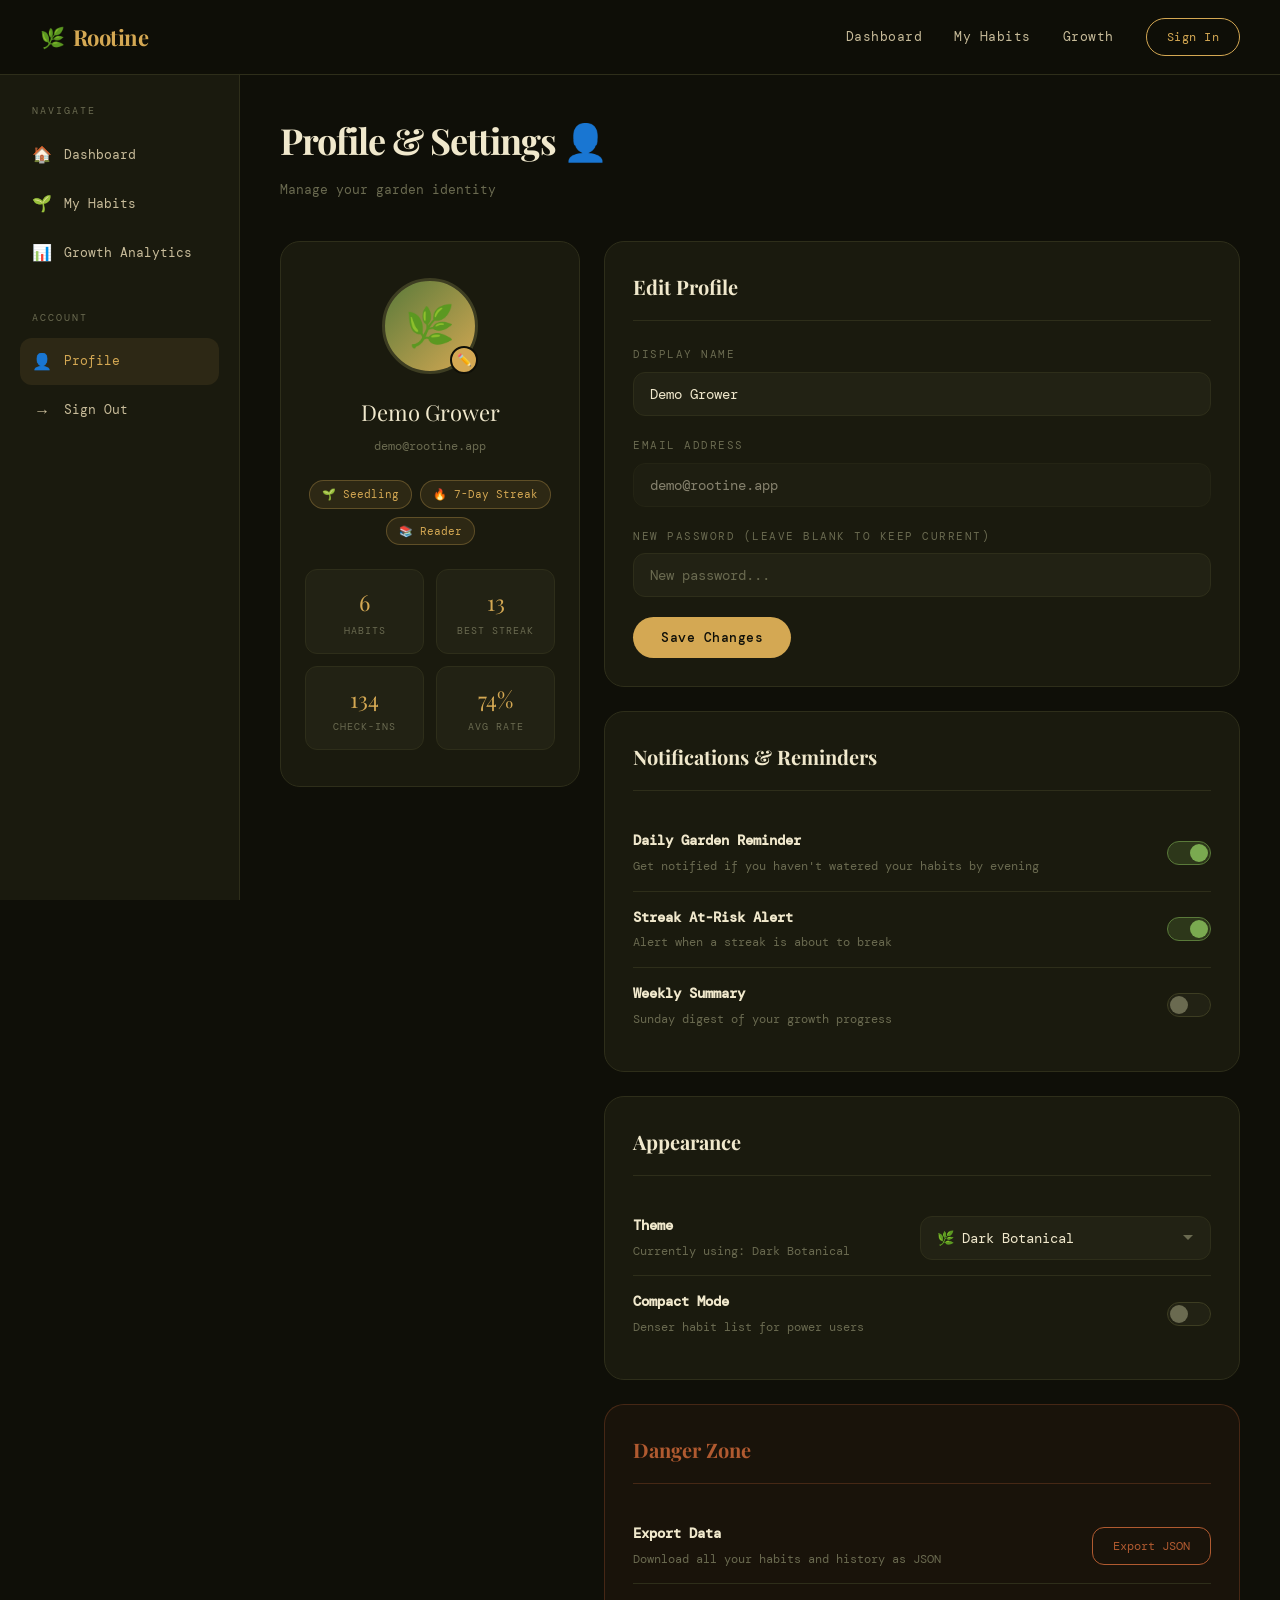
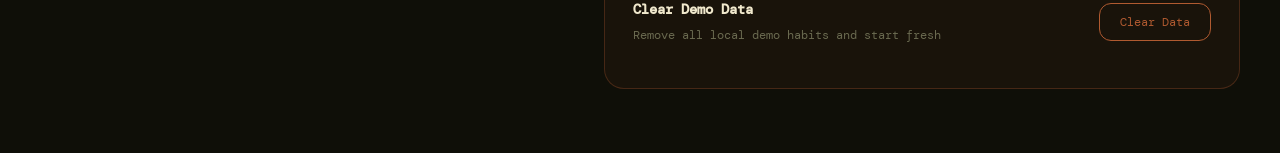
==== profile.html @ b0448d63 "Added full project" ====
<!DOCTYPE html>
<html lang="en">
<head>
  <meta charset="UTF-8" />
  <meta name="viewport" content="width=device-width, initial-scale=1.0"/>
  <title>Profile — Rootine</title>
  <link rel="stylesheet" href="css/global.css" />
  <link rel="preconnect" href="https://fonts.googleapis.com">
  <link href="https://fonts.googleapis.com/css2?family=Playfair+Display:ital,wght@0,400;0,700;1,400&family=DM+Mono:wght@300;400;500&display=swap" rel="stylesheet">
  <style>
    .profile-grid {
      display: grid;
      grid-template-columns: 300px 1fr;
      gap: 24px;
    }

    .profile-card {
      background: var(--bg-card);
      border: 1px solid var(--border);
      border-radius: var(--radius-lg);
      padding: 36px 24px;
      text-align: center;
      position: sticky;
      top: 90px;
      height: fit-content;
    }

    .avatar-wrap {
      position: relative;
      display: inline-block;
      margin-bottom: 20px;
    }

    .avatar {
      width: 96px;
      height: 96px;
      border-radius: 50%;
      background: linear-gradient(135deg, var(--green), var(--amber));
      display: flex;
      align-items: center;
      justify-content: center;
      font-size: 40px;
      border: 3px solid var(--border-light);
    }

    .avatar-edit {
      position: absolute;
      bottom: 0;
      right: 0;
      width: 28px;
      height: 28px;
      border-radius: 50%;
      background: var(--amber);
      border: 2px solid var(--bg);
      display: flex;
      align-items: center;
      justify-content: center;
      font-size: 12px;
      cursor: pointer;
    }

    .profile-name {
      font-family: var(--font-display);
      font-size: 22px;
      color: var(--cream);
      margin-bottom: 4px;
    }

    .profile-email {
      font-size: 12px;
      color: var(--muted);
      margin-bottom: 24px;
    }

    .profile-badges {
      display: flex;
      flex-wrap: wrap;
      gap: 8px;
      justify-content: center;
      margin-bottom: 24px;
    }

    .profile-badge {
      padding: 4px 12px;
      border-radius: var(--radius-pill);
      font-size: 11px;
      background: rgba(212, 168, 83, 0.1);
      border: 1px solid rgba(212, 168, 83, 0.3);
      color: var(--amber);
    }

    .profile-stats {
      display: grid;
      grid-template-columns: 1fr 1fr;
      gap: 12px;
      margin-top: 24px;
      text-align: center;
    }

    .p-stat {
      padding: 14px;
      background: var(--bg-card2);
      border-radius: var(--radius);
      border: 1px solid var(--border);
    }

    .p-stat-num {
      font-family: var(--font-display);
      font-size: 22px;
      color: var(--amber);
    }

    .p-stat-label {
      font-size: 10px;
      color: var(--muted);
      letter-spacing: 1px;
      text-transform: uppercase;
    }

    /* Settings */
    .settings-section {
      background: var(--bg-card);
      border: 1px solid var(--border);
      border-radius: var(--radius-lg);
      padding: 28px;
      margin-bottom: 24px;
    }

    .settings-section h2 {
      font-family: var(--font-display);
      font-size: 20px;
      color: var(--cream);
      margin-bottom: 24px;
      padding-bottom: 16px;
      border-bottom: 1px solid var(--border);
    }

    .setting-row {
      display: flex;
      align-items: center;
      justify-content: space-between;
      padding: 14px 0;
      border-bottom: 1px solid var(--border);
    }

    .setting-row:last-child {
      border-bottom: none;
    }

    .setting-info h4 {
      font-size: 14px;
      color: var(--cream);
      margin-bottom: 3px;
    }

    .setting-info p {
      font-size: 12px;
      color: var(--muted);
    }

    /* Toggle Switch */
    .toggle {
      position: relative;
      width: 44px;
      height: 24px;
    }

    .toggle input {
      opacity: 0;
      width: 0;
      height: 0;
    }

    .toggle-slider {
      position: absolute;
      inset: 0;
      background: var(--bg-card2);
      border: 1px solid var(--border-light);
      border-radius: 12px;
      cursor: pointer;
      transition: all var(--transition);
    }

    .toggle-slider::before {
      content: '';
      position: absolute;
      width: 18px;
      height: 18px;
      left: 2px;
      top: 2px;
      background: var(--muted);
      border-radius: 50%;
      transition: all var(--transition);
    }

    .toggle input:checked + .toggle-slider {
      background: rgba(90, 122, 58, 0.3);
      border-color: var(--green);
    }

    .toggle input:checked + .toggle-slider::before {
      transform: translateX(20px);
      background: var(--green-light);
    }

    .danger-zone {
      background: rgba(176, 90, 48, 0.06);
      border-color: rgba(176, 90, 48, 0.3);
    }

    .btn-danger {
      padding: 10px 20px;
      background: transparent;
      border: 1px solid var(--rust);
      border-radius: var(--radius);
      color: var(--rust);
      font-family: var(--font-body);
      font-size: 12px;
      cursor: pointer;
      transition: all var(--transition);
    }

    .btn-danger:hover {
      background: rgba(176, 90, 48, 0.1);
    }

    @media (max-width: 900px) {
      .profile-grid { grid-template-columns: 1fr; }
      .profile-card { position: static; }
    }
  </style>
</head>
<body>

  <nav class="navbar">
    <div class="nav-logo">
      <a href="index.html" style="display:flex;align-items:center;gap:8px;">
        <span class="logo-leaf">🌿</span>
        <span class="logo-text">Rootine</span>
      </a>
    </div>
    <div class="nav-links">
      <a href="dashboard.html" class="nav-link">Dashboard</a>
      <a href="habits.html" class="nav-link">My Habits</a>
      <a href="analytics.html" class="nav-link">Growth</a>
      <a href="login.html" class="btn-nav">Sign In</a>
    </div>
    <button class="hamburger" id="hamburger">&#9776;</button>
  </nav>

  <div class="page-wrapper">
    <aside class="sidebar">
      <div class="sidebar-section">
        <div class="sidebar-label">Navigate</div>
        <a href="dashboard.html" class="sidebar-link">
          <span class="sidebar-icon">🏠</span> Dashboard
        </a>
        <a href="habits.html" class="sidebar-link">
          <span class="sidebar-icon">🌱</span> My Habits
        </a>
        <a href="analytics.html" class="sidebar-link">
          <span class="sidebar-icon">📊</span> Growth Analytics
        </a>
      </div>
      <div class="sidebar-section">
        <div class="sidebar-label">Account</div>
        <a href="profile.html" class="sidebar-link active">
          <span class="sidebar-icon">👤</span> Profile
        </a>
        <a href="login.html" class="sidebar-link">
          <span class="sidebar-icon">→</span> Sign Out
        </a>
      </div>
    </aside>

    <main class="main-content">
      <div class="page-header">
        <h1>Profile & Settings 👤</h1>
        <p>Manage your garden identity</p>
      </div>

      <div class="profile-grid">
        <!-- Profile Card -->
        <div class="profile-card">
          <div class="avatar-wrap">
            <div class="avatar">🌿</div>
            <div class="avatar-edit">✏️</div>
          </div>
          <div class="profile-name" id="profile-name">Demo Grower</div>
          <div class="profile-email">demo@rootine.app</div>

          <div class="profile-badges">
            <span class="profile-badge">🌱 Seedling</span>
            <span class="profile-badge">🔥 7-Day Streak</span>
            <span class="profile-badge">📚 Reader</span>
          </div>

          <div class="profile-stats" id="profile-stats">
            <div class="p-stat">
              <div class="p-stat-num" id="ps-habits">0</div>
              <div class="p-stat-label">Habits</div>
            </div>
            <div class="p-stat">
              <div class="p-stat-num" id="ps-streak">0</div>
              <div class="p-stat-label">Best Streak</div>
            </div>
            <div class="p-stat">
              <div class="p-stat-num" id="ps-checkins">0</div>
              <div class="p-stat-label">Check-ins</div>
            </div>
            <div class="p-stat">
              <div class="p-stat-num" id="ps-rate">0%</div>
              <div class="p-stat-label">Avg Rate</div>
            </div>
          </div>
        </div>

        <!-- Settings -->
        <div>
          <!-- Edit Profile -->
          <div class="settings-section">
            <h2>Edit Profile</h2>
            <div class="form-group">
              <label class="form-label">Display Name</label>
              <input type="text" class="form-input" id="name-input" value="Demo Grower">
            </div>
            <div class="form-group">
              <label class="form-label">Email Address</label>
              <input type="email" class="form-input" value="demo@rootine.app" disabled style="opacity:0.5">
            </div>
            <div class="form-group">
              <label class="form-label">New Password (leave blank to keep current)</label>
              <input type="password" class="form-input" placeholder="New password...">
            </div>
            <button class="btn-primary" onclick="saveProfile()">Save Changes</button>
          </div>

          <!-- Notifications -->
          <div class="settings-section">
            <h2>Notifications & Reminders</h2>
            <div class="setting-row">
              <div class="setting-info">
                <h4>Daily Garden Reminder</h4>
                <p>Get notified if you haven't watered your habits by evening</p>
              </div>
              <label class="toggle">
                <input type="checkbox" checked id="notif-daily">
                <span class="toggle-slider"></span>
              </label>
            </div>
            <div class="setting-row">
              <div class="setting-info">
                <h4>Streak At-Risk Alert</h4>
                <p>Alert when a streak is about to break</p>
              </div>
              <label class="toggle">
                <input type="checkbox" checked id="notif-streak">
                <span class="toggle-slider"></span>
              </label>
            </div>
            <div class="setting-row">
              <div class="setting-info">
                <h4>Weekly Summary</h4>
                <p>Sunday digest of your growth progress</p>
              </div>
              <label class="toggle">
                <input type="checkbox" id="notif-weekly">
                <span class="toggle-slider"></span>
              </label>
            </div>
          </div>

          <!-- Appearance -->
          <div class="settings-section">
            <h2>Appearance</h2>
            <div class="setting-row">
              <div class="setting-info">
                <h4>Theme</h4>
                <p>Currently using: Dark Botanical</p>
              </div>
              <select class="form-input" style="width:auto;">
                <option>🌿 Dark Botanical</option>
                <option>☀️ Light Garden (coming soon)</option>
              </select>
            </div>
            <div class="setting-row">
              <div class="setting-info">
                <h4>Compact Mode</h4>
                <p>Denser habit list for power users</p>
              </div>
              <label class="toggle">
                <input type="checkbox" id="compact-mode">
                <span class="toggle-slider"></span>
              </label>
            </div>
          </div>

          <!-- Danger Zone -->
          <div class="settings-section danger-zone">
            <h2 style="color:var(--rust); border-color: rgba(176, 90, 48, 0.3);">Danger Zone</h2>
            <div class="setting-row">
              <div class="setting-info">
                <h4>Export Data</h4>
                <p>Download all your habits and history as JSON</p>
              </div>
              <button class="btn-danger" onclick="exportData()">Export JSON</button>
            </div>
            <div class="setting-row">
              <div class="setting-info">
                <h4>Clear Demo Data</h4>
                <p>Remove all local demo habits and start fresh</p>
              </div>
              <button class="btn-danger" onclick="clearData()">Clear Data</button>
            </div>
          </div>
        </div>
      </div>
    </main>
  </div>

  <div id="global-toast" class="toast"></div>

  <script src="js/global.js"></script>
  <script>
    // Load stats
    function loadProfileStats() {
      const habits = localDB.getHabits();
      document.getElementById('ps-habits').textContent = habits.length;

      let total = 0, bestStreak = 0;
      habits.forEach(h => {
        const dates = localDB.getCompletedDates(h.id);
        total += dates.length;
        const s = calcStreak(dates);
        if (s > bestStreak) bestStreak = s;
      });

      const possible = habits.length * 30;
      document.getElementById('ps-checkins').textContent = total;
      document.getElementById('ps-streak').textContent = bestStreak;
      document.getElementById('ps-rate').textContent = possible > 0 ? Math.round((total / possible) * 100) + '%' : '0%';
    }

    function saveProfile() {
      const name = document.getElementById('name-input').value.trim();
      document.getElementById('profile-name').textContent = name || 'Grower';
      showToast('Profile updated! 🌿', 'success');
    }

    function exportData() {
      const data = {
        habits: localDB.getHabits(),
        completions: localDB.getCompletions(),
        exported_at: new Date().toISOString()
      };
      const blob = new Blob([JSON.stringify(data, null, 2)], { type: 'application/json' });
      const url = URL.createObjectURL(blob);
      const a = document.createElement('a');
      a.href = url;
      a.download = `rootine-export-${todayStr()}.json`;
      a.click();
      URL.revokeObjectURL(url);
      showToast('Data exported! 📦', 'success');
    }

    function clearData() {
      if (!confirm('This will remove all local habits and completions. Are you sure?')) return;
      localStorage.removeItem('rootine_habits');
      localStorage.removeItem('rootine_completions');
      showToast('Data cleared. Refresh to see changes. 🍂', 'info');
    }

    loadProfileStats();
  </script>
</body>
</html>
---- css/global.css ----
/* ===== GLOBAL.CSS — Base styles, variables, reset ===== */

@import url('https://fonts.googleapis.com/css2?family=Playfair+Display:ital,wght@0,400;0,700;1,400&family=DM+Mono:wght@300;400;500&display=swap');

:root {
  /* Colors */
  --bg:           #0f0f08;
  --bg-card:      #1a1a0e;
  --bg-card2:     #222214;
  --border:       #2e2e1a;
  --border-light: #3d3d22;

  --amber:        #d4a853;
  --amber-light:  #e8c47a;
  --amber-dark:   #9d7a35;
  --green:        #5a7a3a;
  --green-light:  #7aaa50;
  --green-pale:   #3a4a22;
  --rust:         #b05a30;
  --cream:        #f0e8cc;
  --cream-dim:    #c8bc9a;
  --muted:        #6a6a50;

  /* Typography */
  --font-display: 'Playfair Display', Georgia, serif;
  --font-body:    'DM Mono', 'Courier New', monospace;

  /* Spacing */
  --radius:       12px;
  --radius-lg:    20px;
  --radius-pill:  999px;

  /* Transitions */
  --transition:   0.2s cubic-bezier(0.4, 0, 0.2, 1);
  --transition-slow: 0.4s cubic-bezier(0.4, 0, 0.2, 1);
}

*, *::before, *::after {
  box-sizing: border-box;
  margin: 0;
  padding: 0;
}

html {
  scroll-behavior: smooth;
}

body {
  background: var(--bg);
  color: var(--cream);
  font-family: var(--font-body);
  font-size: 14px;
  line-height: 1.7;
  min-height: 100vh;
  -webkit-font-smoothing: antialiased;
}

a {
  color: inherit;
  text-decoration: none;
}

img {
  max-width: 100%;
  display: block;
}

button {
  cursor: pointer;
  font-family: var(--font-body);
}

/* ===== NAVBAR ===== */
.navbar {
  position: fixed;
  top: 0;
  left: 0;
  right: 0;
  z-index: 100;
  display: flex;
  align-items: center;
  justify-content: space-between;
  padding: 18px 40px;
  background: rgba(15, 15, 8, 0.85);
  backdrop-filter: blur(16px);
  border-bottom: 1px solid var(--border);
}

.nav-logo {
  display: flex;
  align-items: center;
  gap: 8px;
  font-family: var(--font-display);
  font-size: 22px;
  font-weight: 700;
  color: var(--amber);
  letter-spacing: -0.5px;
}

.logo-leaf {
  font-size: 20px;
}

.nav-links {
  display: flex;
  align-items: center;
  gap: 32px;
}

.nav-link {
  color: var(--cream-dim);
  font-size: 13px;
  letter-spacing: 0.5px;
  transition: color var(--transition);
  position: relative;
}

.nav-link::after {
  content: '';
  position: absolute;
  bottom: -3px;
  left: 0;
  right: 0;
  height: 1px;
  background: var(--amber);
  transform: scaleX(0);
  transition: transform var(--transition);
}

.nav-link:hover {
  color: var(--amber);
}

.nav-link:hover::after,
.nav-link.active::after {
  transform: scaleX(1);
}

.nav-link.active {
  color: var(--amber);
}

/* ===== BUTTONS ===== */
.btn-primary {
  display: inline-flex;
  align-items: center;
  gap: 8px;
  padding: 12px 28px;
  background: var(--amber);
  color: var(--bg);
  border-radius: var(--radius-pill);
  font-family: var(--font-body);
  font-size: 13px;
  font-weight: 500;
  letter-spacing: 0.5px;
  border: none;
  transition: all var(--transition);
  cursor: pointer;
}

.btn-primary:hover {
  background: var(--amber-light);
  transform: translateY(-2px);
  box-shadow: 0 8px 24px rgba(212, 168, 83, 0.3);
}

.btn-ghost {
  display: inline-flex;
  align-items: center;
  gap: 8px;
  padding: 12px 28px;
  background: transparent;
  color: var(--cream-dim);
  border-radius: var(--radius-pill);
  font-family: var(--font-body);
  font-size: 13px;
  border: 1px solid var(--border-light);
  transition: all var(--transition);
  cursor: pointer;
}

.btn-ghost:hover {
  border-color: var(--amber);
  color: var(--amber);
}

.btn-nav {
  display: inline-flex;
  align-items: center;
  padding: 8px 20px;
  background: transparent;
  color: var(--amber);
  border: 1px solid var(--amber);
  border-radius: var(--radius-pill);
  font-family: var(--font-body);
  font-size: 12px;
  letter-spacing: 0.5px;
  transition: all var(--transition);
}

.btn-nav:hover {
  background: var(--amber);
  color: var(--bg);
}

/* ===== HAMBURGER ===== */
.hamburger {
  display: none;
  background: none;
  border: none;
  color: var(--cream);
  font-size: 22px;
  padding: 4px;
}

/* ===== CARDS ===== */
.card {
  background: var(--bg-card);
  border: 1px solid var(--border);
  border-radius: var(--radius-lg);
  padding: 24px;
  transition: border-color var(--transition);
}

.card:hover {
  border-color: var(--border-light);
}

/* ===== PAGE WRAPPER ===== */
.page-wrapper {
  display: flex;
  min-height: 100vh;
  padding-top: 70px;
}

/* ===== SIDEBAR ===== */
.sidebar {
  width: 240px;
  min-height: calc(100vh - 70px);
  background: var(--bg-card);
  border-right: 1px solid var(--border);
  padding: 32px 20px;
  position: fixed;
  top: 70px;
  left: 0;
  bottom: 0;
  overflow-y: auto;
}

.sidebar-section {
  margin-bottom: 32px;
}

.sidebar-label {
  font-size: 10px;
  letter-spacing: 2px;
  text-transform: uppercase;
  color: var(--muted);
  margin-bottom: 12px;
  padding-left: 12px;
}

.sidebar-link {
  display: flex;
  align-items: center;
  gap: 12px;
  padding: 10px 12px;
  border-radius: var(--radius);
  color: var(--cream-dim);
  font-size: 13px;
  transition: all var(--transition);
  margin-bottom: 2px;
}

.sidebar-link:hover,
.sidebar-link.active {
  background: var(--green-pale);
  color: var(--green-light);
}

.sidebar-link.active {
  color: var(--amber);
  background: rgba(212, 168, 83, 0.1);
}

.sidebar-icon {
  font-size: 16px;
  width: 20px;
  text-align: center;
}

/* ===== MAIN CONTENT ===== */
.main-content {
  margin-left: 240px;
  flex: 1;
  padding: 40px;
  min-height: calc(100vh - 70px);
}

/* ===== PAGE HEADER ===== */
.page-header {
  margin-bottom: 40px;
}

.page-header h1 {
  font-family: var(--font-display);
  font-size: 36px;
  color: var(--cream);
  letter-spacing: -1px;
  margin-bottom: 8px;
}

.page-header p {
  color: var(--muted);
  font-size: 13px;
}

/* ===== FORMS ===== */
.form-group {
  margin-bottom: 20px;
}

.form-label {
  display: block;
  font-size: 11px;
  letter-spacing: 1.5px;
  text-transform: uppercase;
  color: var(--muted);
  margin-bottom: 8px;
}

.form-input {
  width: 100%;
  padding: 12px 16px;
  background: var(--bg-card2);
  border: 1px solid var(--border);
  border-radius: var(--radius);
  color: var(--cream);
  font-family: var(--font-body);
  font-size: 14px;
  transition: border-color var(--transition);
  outline: none;
}

.form-input:focus {
  border-color: var(--amber);
}

.form-input::placeholder {
  color: var(--muted);
}

select.form-input {
  appearance: none;
  background-image: url("data:image/svg+xml,%3Csvg xmlns='http://www.w3.org/2000/svg' width='12' height='8' viewBox='0 0 12 8'%3E%3Cpath fill='%236a6a50' d='M1 1l5 5 5-5'/%3E%3C/svg%3E");
  background-repeat: no-repeat;
  background-position: right 16px center;
  padding-right: 40px;
}

/* ===== TOAST ===== */
.toast {
  position: fixed;
  bottom: 32px;
  right: 32px;
  background: var(--bg-card2);
  border: 1px solid var(--border-light);
  border-radius: var(--radius);
  padding: 16px 24px;
  font-size: 13px;
  color: var(--cream);
  z-index: 999;
  animation: slideUp 0.3s ease;
  display: none;
}

.toast.show {
  display: block;
}

.toast.success {
  border-color: var(--green-light);
  color: var(--green-light);
}

.toast.error {
  border-color: var(--rust);
  color: var(--rust);
}

@keyframes slideUp {
  from { transform: translateY(20px); opacity: 0; }
  to   { transform: translateY(0);    opacity: 1; }
}

/* ===== BADGE ===== */
.badge-pill {
  display: inline-flex;
  align-items: center;
  gap: 6px;
  padding: 4px 12px;
  background: rgba(212, 168, 83, 0.1);
  border: 1px solid rgba(212, 168, 83, 0.3);
  border-radius: var(--radius-pill);
  font-size: 11px;
  color: var(--amber);
  letter-spacing: 0.5px;
}

/* ===== LOADING ===== */
.loading-spinner {
  display: inline-block;
  width: 20px;
  height: 20px;
  border: 2px solid var(--border);
  border-top-color: var(--amber);
  border-radius: 50%;
  animation: spin 0.7s linear infinite;
}

@keyframes spin {
  to { transform: rotate(360deg); }
}

/* ===== SCROLLBAR ===== */
::-webkit-scrollbar {
  width: 6px;
}
::-webkit-scrollbar-track {
  background: var(--bg);
}
::-webkit-scrollbar-thumb {
  background: var(--border-light);
  border-radius: 3px;
}
::-webkit-scrollbar-thumb:hover {
  background: var(--muted);
}

/* ===== RESPONSIVE ===== */
@media (max-width: 768px) {
  .navbar {
    padding: 16px 20px;
  }

  .nav-links {
    display: none;
    position: absolute;
    top: 100%;
    left: 0;
    right: 0;
    background: var(--bg-card);
    border-bottom: 1px solid var(--border);
    padding: 20px;
    flex-direction: column;
    gap: 16px;
    align-items: flex-start;
  }

  .nav-links.open {
    display: flex;
  }

  .hamburger {
    display: block;
  }

  .sidebar {
    display: none;
  }

  .main-content {
    margin-left: 0;
    padding: 24px 16px;
  }
}
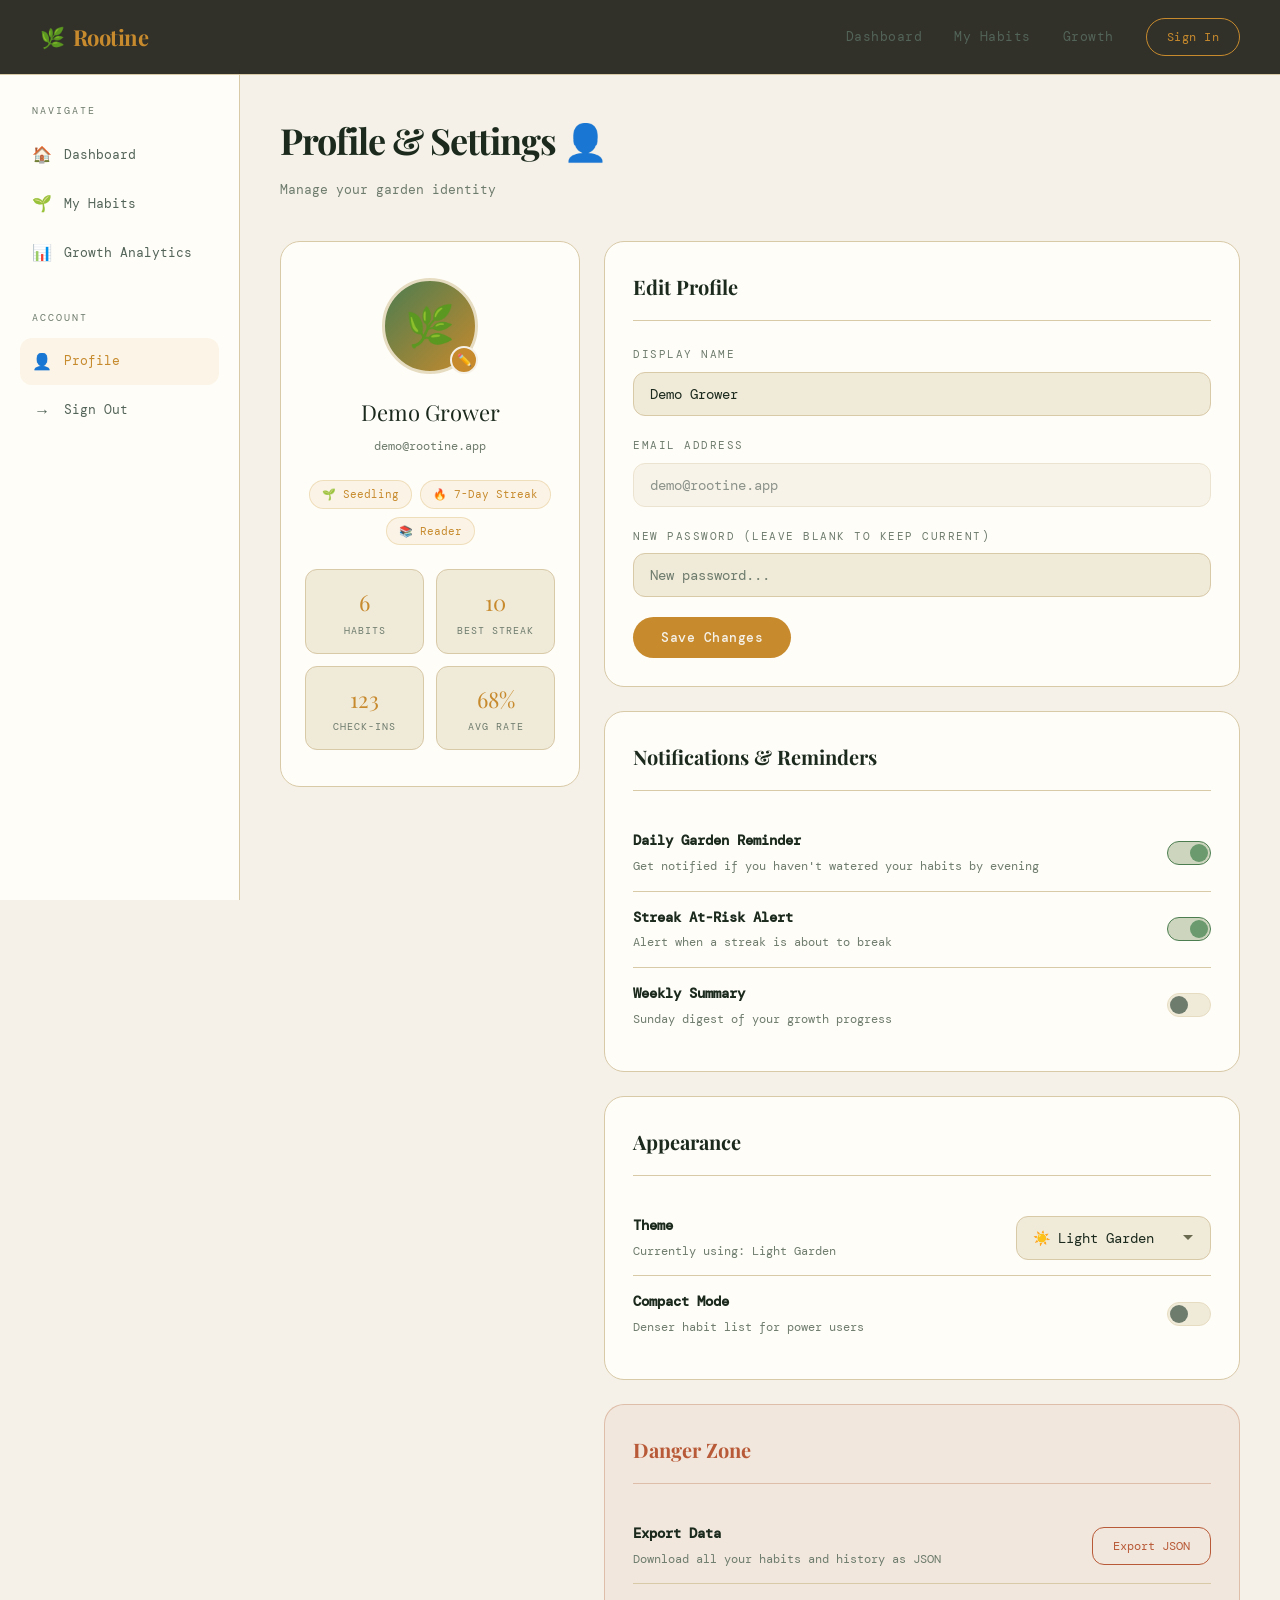
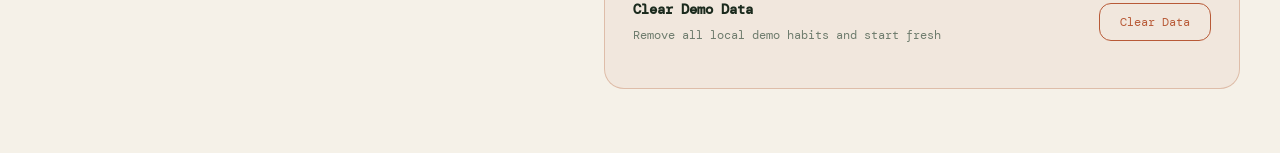
==== commit e74222c4: "Made some changes to the UI" ====
--- a/profile.html
+++ b/profile.html
@@ -376,11 +376,11 @@
             <div class="setting-row">
               <div class="setting-info">
                 <h4>Theme</h4>
-                <p>Currently using: Dark Botanical</p>
+                <p>Currently using: Light Garden</p>
               </div>
               <select class="form-input" style="width:auto;">
+                <option selected>☀️ Light Garden</option>
                 <option>🌿 Dark Botanical</option>
-                <option>☀️ Light Garden (coming soon)</option>
               </select>
             </div>
             <div class="setting-row">
--- a/css/global.css
+++ b/css/global.css
@@ -4,22 +4,22 @@
 
 :root {
   /* Colors */
-  --bg:           #0f0f08;
-  --bg-card:      #1a1a0e;
-  --bg-card2:     #222214;
-  --border:       #2e2e1a;
-  --border-light: #3d3d22;
-
-  --amber:        #d4a853;
-  --amber-light:  #e8c47a;
-  --amber-dark:   #9d7a35;
-  --green:        #5a7a3a;
-  --green-light:  #7aaa50;
-  --green-pale:   #3a4a22;
-  --rust:         #b05a30;
-  --cream:        #f0e8cc;
-  --cream-dim:    #c8bc9a;
-  --muted:        #6a6a50;
+  --bg:           #f5f1e8;
+  --bg-card:      #fffdf8;
+  --bg-card2:     #f0ead9;
+  --border:       #d8c9a7;
+  --border-light: #e6dcc1;
+
+  --amber:        #c78a2d;
+  --amber-light:  #e1b865;
+  --amber-dark:   #9b6d20;
+  --green:        #4c7d50;
+  --green-light:  #6a9a6d;
+  --green-pale:   #ebf4e4;
+  --rust:         #b85a37;
+  --cream:        #1b2a1d;
+  --cream-dim:    #536458;
+  --muted:        #6e7c6d;
 
   /* Typography */
   --font-display: 'Playfair Display', Georgia, serif;
